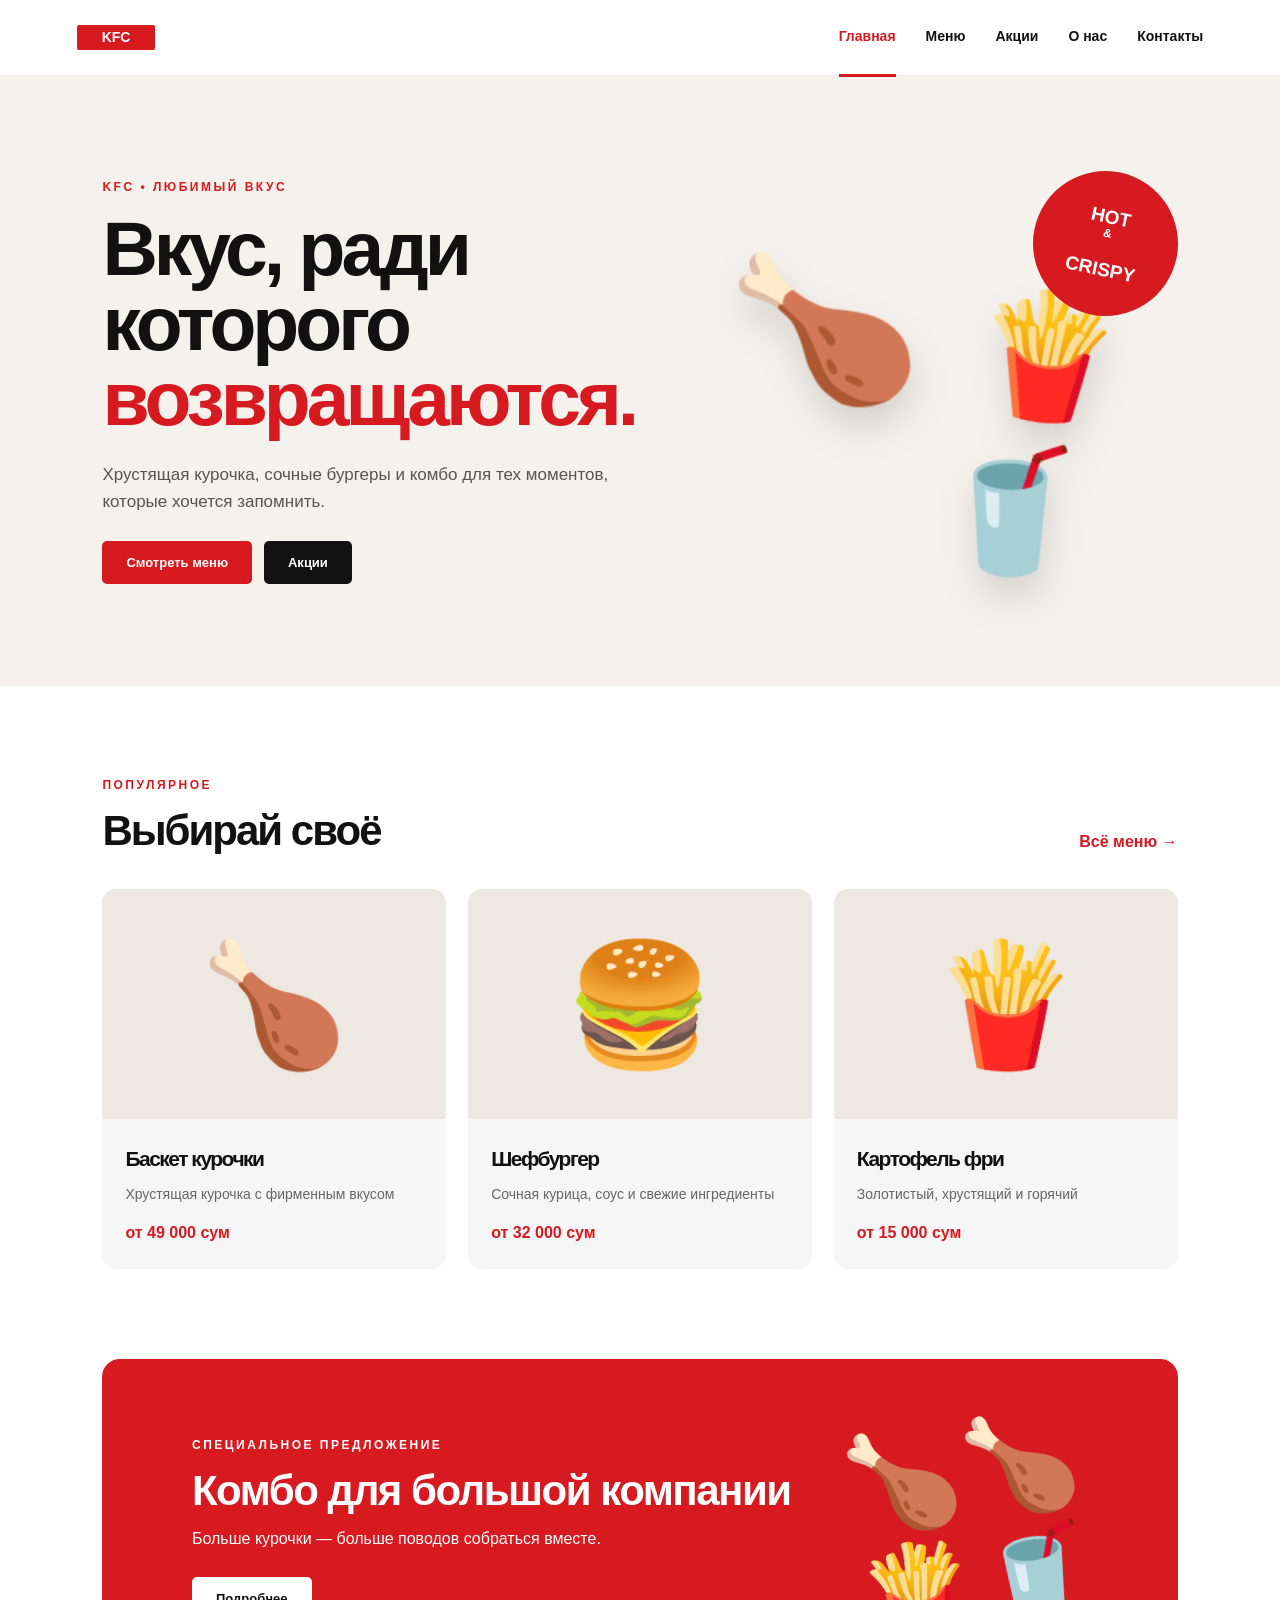
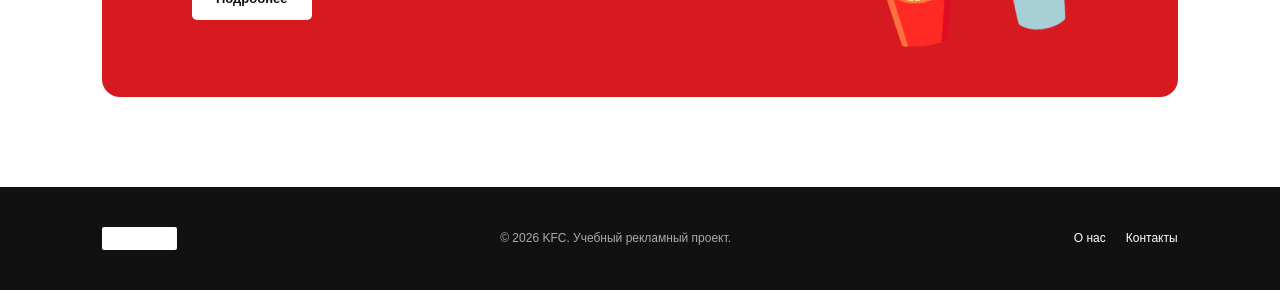
==== index.html @ 0bd49c3c "Add files via upload" ====
<!DOCTYPE html>
<html lang="ru">
<head>
<meta charset="UTF-8">
<meta name="viewport" content="width=device-width, initial-scale=1.0">
<title>KFC — Вкус, который объединяет</title>
<link rel="stylesheet" href="style.css">
</head>
<body>
<header class="header">
  <a class="logo" href="index.html"><img src="kfc-logo.svg" alt="KFC" class="kfc-logo"></a>
  <nav>
    <a class="active" href="index.html">Главная</a>
    <a href="menu.html">Меню</a>
    <a href="promotions.html">Акции</a>
    <a href="about.html">О нас</a>
    <a href="contacts.html">Контакты</a>
  </nav>
  <button class="burger" aria-label="Меню">☰</button>
</header>

<main>
<section class="hero">
  <div class="hero-content">
    <p class="eyebrow">KFC • ЛЮБИМЫЙ ВКУС</p>
    <h1>Вкус, ради которого<br><span>возвращаются.</span></h1>
    <p>Хрустящая курочка, сочные бургеры и комбо для тех моментов, которые хочется запомнить.</p>
    <div class="hero-buttons">
      <a class="btn btn-red" href="menu.html">Смотреть меню</a>
      <a class="btn btn-light" href="promotions.html">Акции</a>
    </div>
  </div>
  <div class="hero-art">
    <div class="burst">HOT<br><small>&</small><br>CRISPY</div>
    <div class="food-stack">
      <div class="bucket">🍗</div>
      <div class="fries">🍟</div>
      <div class="drink">🥤</div>
    </div>
  </div>
</section>

<section class="section">
  <div class="section-head">
    <div><p class="eyebrow">ПОПУЛЯРНОЕ</p><h2>Выбирай своё</h2></div>
    <a href="menu.html" class="text-link">Всё меню →</a>
  </div>
  <div class="cards">
    <article class="food-card"><div class="food-img">🍗</div><div class="food-info"><h3>Баскет курочки</h3><p>Хрустящая курочка с фирменным вкусом</p><b>от 49 000 сум</b></div></article>
    <article class="food-card"><div class="food-img">🍔</div><div class="food-info"><h3>Шефбургер</h3><p>Сочная курица, соус и свежие ингредиенты</p><b>от 32 000 сум</b></div></article>
    <article class="food-card"><div class="food-img">🍟</div><div class="food-info"><h3>Картофель фри</h3><p>Золотистый, хрустящий и горячий</p><b>от 15 000 сум</b></div></article>
  </div>
</section>

<section class="promo-banner">
  <div><p class="eyebrow">СПЕЦИАЛЬНОЕ ПРЕДЛОЖЕНИЕ</p><h2>Комбо для большой компании</h2><p>Больше курочки — больше поводов собраться вместе.</p><a class="btn btn-white" href="promotions.html">Подробнее</a></div>
  <div class="promo-icon">🍗🍗<br>🍟🥤</div>
</section>
</main>

<footer><div class="footer-logo"><img src="kfc-logo.svg" alt="KFC" class="kfc-footer-logo"></div><p>© 2026 KFC. Учебный рекламный проект.</p><div><a href="about.html">О нас</a><a href="contacts.html">Контакты</a></div></footer>
<script src="script.js"></script>
</body>
</html>
---- style.css ----
@import url('https://fonts.googleapis.com/css2?family=Montserrat:wght@400;500;600;700;800;900&display=swap');
*{box-sizing:border-box;margin:0;padding:0}html{scroll-behavior:smooth}body{font-family:Arial,Helvetica,sans-serif;color:#111;background:#fff;line-height:1.6}a{text-decoration:none;color:inherit}.header{height:76px;display:flex;align-items:center;justify-content:space-between;padding:0 6%;border-bottom:1px solid #eee;background:#fff;position:sticky;top:0;z-index:20}.logo,.footer-logo{font-weight:900;font-size:31px;letter-spacing:-2px;color:#d71920}.logo span,.footer-logo span{font-size:11px;vertical-align:top;margin-left:2px}nav{display:flex;gap:30px;font-size:14px;font-weight:700}nav a{padding:27px 0;border-bottom:3px solid transparent}nav a:hover,nav .active{color:#d71920;border-color:#d71920}.burger{display:none;border:0;background:none;font-size:27px}.hero{min-height:610px;background:#f5f1ec;display:flex;align-items:center;padding:60px 8%;overflow:hidden}.hero-content{width:52%;z-index:2}.eyebrow{font-size:12px;font-weight:900;letter-spacing:2.5px;color:#d71920;margin-bottom:13px}.hero h1{font-size:clamp(45px,6vw,82px);line-height:.98;letter-spacing:-4px;font-weight:900}.hero h1 span{color:#d71920}.hero-content>p:not(.eyebrow){max-width:600px;margin:25px 0;font-size:17px;color:#555}.hero-buttons{display:flex;gap:12px}.btn{display:inline-block;border:0;padding:14px 24px;border-radius:5px;font:700 13px Montserrat;cursor:pointer;transition:.2s}.btn:hover{transform:translateY(-2px)}.btn-red{background:#d71920;color:#fff}.btn-light{background:#111;color:#fff}.btn-white{background:#fff;color:#111}.hero-art{position:relative;width:48%;height:480px}.food-stack{position:absolute;inset:50px 0 0 80px;font-size:150px;transform:rotate(-7deg);filter:drop-shadow(0 20px 18px #0002)}.fries{position:absolute;right:50px;top:80px;font-size:120px;transform:rotate(12deg)}.drink{position:absolute;left:180px;bottom:10px;font-size:120px;transform:rotate(8deg)}.burst{position:absolute;right:0;top:30px;background:#d71920;color:#fff;border-radius:50%;width:145px;height:145px;display:grid;place-content:center;text-align:center;font-size:19px;font-weight:900;line-height:1.05;transform:rotate(12deg);z-index:3}.burst small{font-size:12px}.section{padding:90px 8%;max-width:1400px;margin:auto}.section-head{display:flex;justify-content:space-between;align-items:end;margin-bottom:35px}.section h2{font-size:42px;line-height:1.1;letter-spacing:-2px}.text-link{font-weight:800;color:#d71920}.cards{display:grid;grid-template-columns:repeat(3,1fr);gap:22px}.food-card,.menu-card{background:#f6f6f6;border-radius:14px;overflow:hidden;transition:.25s}.food-card:hover,.menu-card:hover{transform:translateY(-5px);box-shadow:0 15px 35px #0001}.food-img{height:230px;display:grid;place-items:center;font-size:120px;background:#eee8e2;overflow:hidden}.food-img img{width:100%;height:100%;object-fit:cover;display:block}.food-info{padding:23px}.food-info h3,.menu-card h3{font-size:21px}.food-info p,.menu-card p{color:#666;font-size:14px;margin:7px 0 15px}.food-info b,.menu-card strong{color:#d71920}.promo-banner{margin:0 8% 90px;padding:55px 7%;background:#d71920;color:#fff;border-radius:18px;display:flex;align-items:center;justify-content:space-between;overflow:hidden}.promo-banner .eyebrow{color:#fff}.promo-banner h2{font-size:42px;line-height:1.1}.promo-banner p:not(.eyebrow){margin:12px 0 25px}.promo-icon{font-size:95px;line-height:1.2;transform:rotate(-8deg)}footer{background:#111;color:#aaa;padding:40px 8%;display:flex;justify-content:space-between;align-items:center;gap:20px;font-size:12px}footer a{margin-left:20px;color:#fff}.footer-logo{color:#fff}.page-hero{padding:85px 8%;background:#f5f1ec}.page-hero h1{font-size:65px;letter-spacing:-3px;line-height:1}.page-hero>p:last-child{color:#666;margin-top:15px}.filter{display:flex;gap:10px;flex-wrap:wrap;margin-bottom:30px}.filter-btn{padding:11px 19px;border:1px solid #ddd;background:#fff;border-radius:30px;font:700 12px Montserrat;cursor:pointer}.filter-btn.active,.filter-btn:hover{background:#d71920;color:#fff;border-color:#d71920}.menu-grid{display:grid;grid-template-columns:repeat(4,1fr);gap:20px}.menu-card{padding-bottom:20px}.menu-card .food-img{height:190px}.menu-card .food-img img{object-position:center}.menu-card h3,.menu-card p,.menu-card strong{margin-left:20px;margin-right:20px}.add-btn{margin:15px 20px 0;padding:10px 16px;background:#111;color:#fff;border:0;border-radius:4px;font-weight:700;cursor:pointer}.promo-grid{display:grid;grid-template-columns:repeat(3,1fr);gap:22px}.offer{background:#f1e7df;border-radius:15px;overflow:hidden}.offer.dark{background:#222;color:#fff}.offer.yellow{background:#f6d54d}.offer-art{height:250px;display:grid;place-items:center;font-size:90px}.photo-art{overflow:hidden}.photo-art img{width:100%;height:100%;object-fit:cover;display:block}.offer-body{padding:25px}.offer-body span{font-size:11px;font-weight:900;color:#d71920;letter-spacing:2px}.offer-body h2{font-size:28px;line-height:1.1;margin:8px 0}.offer-body p{color:#777;margin-bottom:15px}.dark .offer-body p{color:#bbb}.offer-body b{display:block;margin-bottom:18px}.about-layout{display:grid;grid-template-columns:1fr 1fr;gap:80px;align-items:center}.about-layout h2{font-size:48px;line-height:1.05;margin-bottom:22px}.about-layout p:not(.eyebrow){color:#666;margin-bottom:16px}.about-visual{height:480px;background:#d71920;border-radius:18px;display:grid;place-items:center;position:relative;overflow:hidden}.big-kfc{font-size:130px;font-weight:900;color:#fff;letter-spacing:-10px}.stamp{position:absolute;right:25px;bottom:25px;border:3px solid #fff;color:#fff;padding:13px;font-weight:900;transform:rotate(-10deg);font-size:13px}.stats{display:grid;grid-template-columns:repeat(4,1fr);margin:0 8% 90px;border-top:1px solid #ddd;border-bottom:1px solid #ddd}.stats div{padding:30px 20px;border-right:1px solid #ddd}.stats div:last-child{border:0}.stats strong{display:block;color:#d71920;font-size:38px}.stats span{font-weight:700}.contact-layout{display:grid;grid-template-columns:1fr 1fr;gap:80px}.contact-info h2{font-size:42px;margin-bottom:15px}.contact-info>p{color:#666;margin-bottom:30px}.contact-item{display:flex;gap:18px;margin:22px 0}.contact-item>span{font-size:25px}.contact-item p{color:#777}.contact-form{background:#f6f6f6;padding:35px;border-radius:15px}.contact-form label{display:block;font-size:12px;font-weight:800;margin-bottom:18px}.contact-form input,.contact-form textarea{display:block;width:100%;margin-top:7px;border:1px solid #ddd;border-radius:5px;padding:13px;font:14px Montserrat;resize:vertical}.contact-form .btn{width:100%}#formMessage{margin-top:15px;font-weight:700;color:#16803b;text-align:center}.hidden{display:none!important}@media(max-width:900px){nav{display:none}.burger{display:block}.header.mobile-open nav{display:flex;position:absolute;top:76px;left:0;right:0;background:#fff;flex-direction:column;gap:0;padding:10px 6%;box-shadow:0 8px 20px #0001}.header.mobile-open nav a{padding:12px 0}.hero{padding:55px 7%;display:block}.hero-content{width:100%}.hero-art{width:100%;height:350px}.food-stack{left:20%;font-size:120px}.cards,.promo-grid{grid-template-columns:1fr}.menu-grid{grid-template-columns:repeat(2,1fr)}.about-layout,.contact-layout{grid-template-columns:1fr;gap:35px}.stats{grid-template-columns:repeat(2,1fr)}.page-hero h1{font-size:50px}footer{flex-direction:column;text-align:center}}@media(max-width:560px){.hero h1{font-size:48px;letter-spacing:-2px}.hero-art{height:280px}.burst{width:100px;height:100px;font-size:13px}.food-stack{font-size:90px}.fries{font-size:80px;right:20px}.drink{font-size:80px;left:35%}.section{padding:60px 6%}.promo-banner{margin:0 6% 60px;padding:35px 25px;display:block}.promo-banner h2{font-size:31px}.promo-icon{font-size:65px;margin-top:20px}.menu-grid{grid-template-columns:1fr}.about-layout h2,.contact-info h2{font-size:36px}.about-visual{height:330px}.big-kfc{font-size:90px}.stats{margin:0 6% 60px}.page-hero{padding:60px 6%}footer{padding:35px 6%}}

/* KFC-inspired typography */
h1,h2,h3,.logo,.footer-logo,.btn,.filter-btn,.add-btn,nav,.eyebrow{
  font-family:Impact,"Arial Narrow",Arial,Helvetica,sans-serif;
}
h1,h2,h3{font-weight:900;letter-spacing:-1.5px}
.logo,.footer-logo{letter-spacing:-2px}

.kfc-logo{display:block;width:78px;height:auto}
.kfc-footer-logo{display:block;width:75px;height:auto;filter:brightness(0) invert(1)}
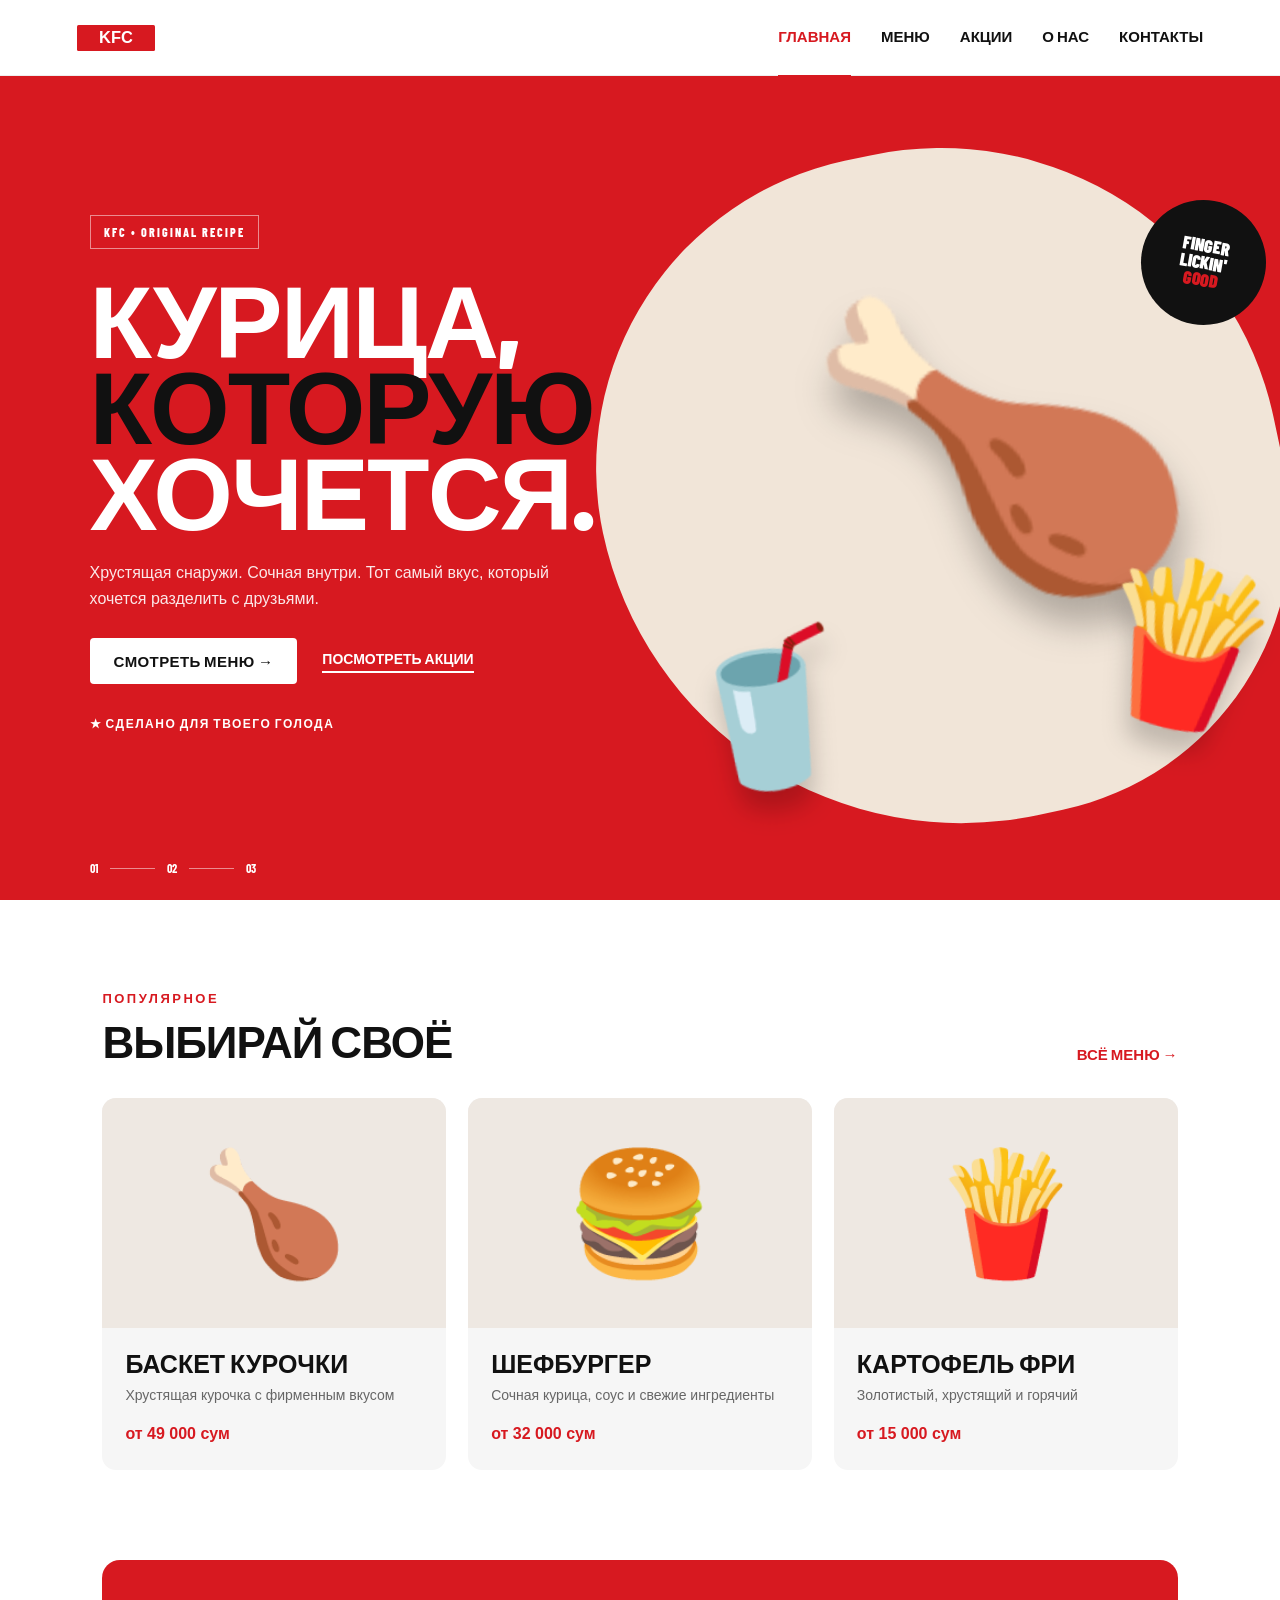
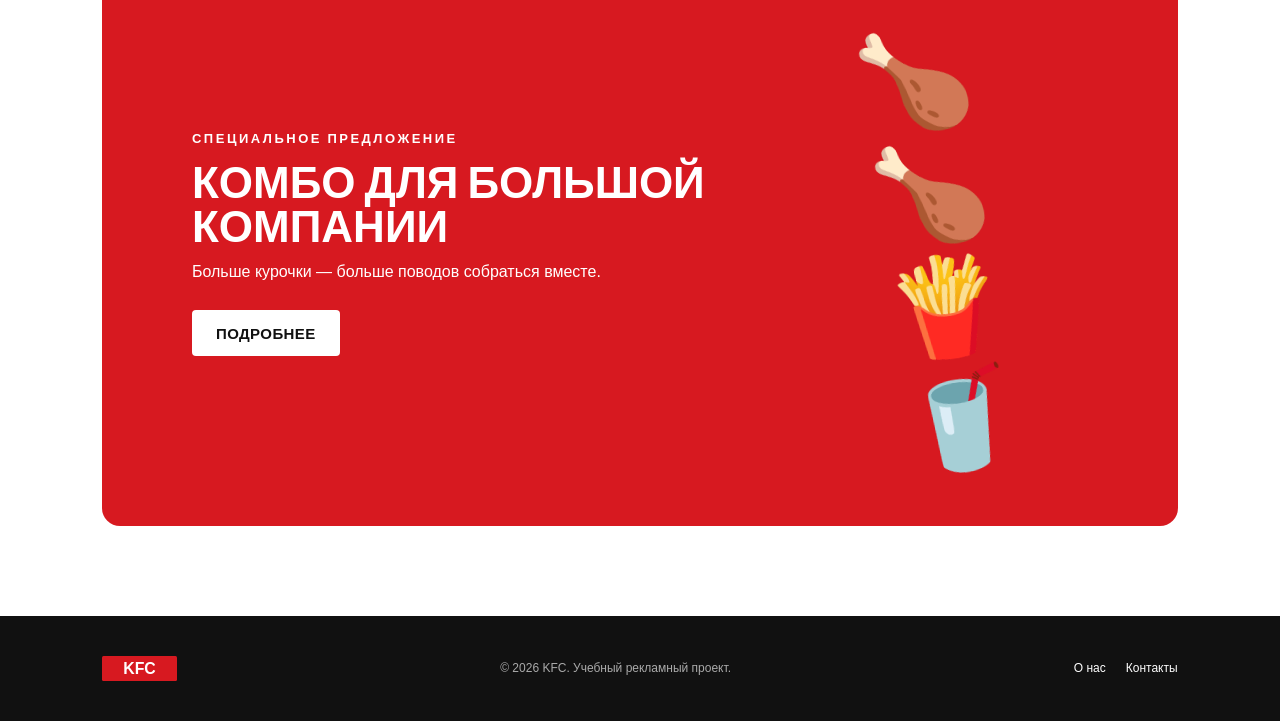
==== commit eaa1c951: "Add files via upload" ====
--- a/index.html
+++ b/index.html
@@ -3,62 +3,49 @@
 <head>
 <meta charset="UTF-8">
 <meta name="viewport" content="width=device-width, initial-scale=1.0">
-<title>KFC — Вкус, который объединяет</title>
+<title>KFC — Вкус, ради которого возвращаются</title>
 <link rel="stylesheet" href="style.css">
 </head>
 <body>
 <header class="header">
-  <a class="logo" href="index.html"><img src="kfc-logo.svg" alt="KFC" class="kfc-logo"></a>
-  <nav>
-    <a class="active" href="index.html">Главная</a>
-    <a href="menu.html">Меню</a>
-    <a href="promotions.html">Акции</a>
-    <a href="about.html">О нас</a>
-    <a href="contacts.html">Контакты</a>
-  </nav>
-  <button class="burger" aria-label="Меню">☰</button>
+<a class="logo" href="index.html"><img src="kfc-logo.svg" alt="KFC"></a>
+<nav>
+<a class="active" href="index.html">Главная</a><a href="menu.html">Меню</a><a href="promotions.html">Акции</a><a href="about.html">О нас</a><a href="contacts.html">Контакты</a>
+</nav><button class="burger">☰</button>
 </header>
 
 <main>
 <section class="hero">
-  <div class="hero-content">
-    <p class="eyebrow">KFC • ЛЮБИМЫЙ ВКУС</p>
-    <h1>Вкус, ради которого<br><span>возвращаются.</span></h1>
-    <p>Хрустящая курочка, сочные бургеры и комбо для тех моментов, которые хочется запомнить.</p>
-    <div class="hero-buttons">
-      <a class="btn btn-red" href="menu.html">Смотреть меню</a>
-      <a class="btn btn-light" href="promotions.html">Акции</a>
-    </div>
-  </div>
-  <div class="hero-art">
-    <div class="burst">HOT<br><small>&</small><br>CRISPY</div>
-    <div class="food-stack">
-      <div class="bucket">🍗</div>
-      <div class="fries">🍟</div>
-      <div class="drink">🥤</div>
-    </div>
-  </div>
+<div class="hero-copy">
+<div class="hero-badge">KFC • ORIGINAL RECIPE</div>
+<h1>КУРИЦА,<br><span>КОТОРУЮ</span><br>ХОЧЕТСЯ.</h1>
+<p class="hero-lead">Хрустящая снаружи. Сочная внутри. Тот самый вкус, который хочется разделить с друзьями.</p>
+<div class="hero-buttons"><a class="btn btn-white" href="menu.html">Смотреть меню <span>→</span></a><a class="hero-link" href="promotions.html">Посмотреть акции</a></div>
+<div class="hero-note">★ Сделано для твоего голода</div>
+</div>
+<div class="hero-photo">
+<div class="hero-cream"></div>
+<div class="hero-food">
+<div class="hero-chicken">🍗</div><div class="hero-fries">🍟</div><div class="hero-drink">🥤</div>
+</div>
+<div class="hero-sticker">FINGER<br>LICKIN'<br><span>GOOD</span></div>
+</div>
+<div class="hero-dots"><b>01</b><i></i><b>02</b><i></i><b>03</b></div>
 </section>
 
 <section class="section">
-  <div class="section-head">
-    <div><p class="eyebrow">ПОПУЛЯРНОЕ</p><h2>Выбирай своё</h2></div>
-    <a href="menu.html" class="text-link">Всё меню →</a>
-  </div>
-  <div class="cards">
-    <article class="food-card"><div class="food-img">🍗</div><div class="food-info"><h3>Баскет курочки</h3><p>Хрустящая курочка с фирменным вкусом</p><b>от 49 000 сум</b></div></article>
-    <article class="food-card"><div class="food-img">🍔</div><div class="food-info"><h3>Шефбургер</h3><p>Сочная курица, соус и свежие ингредиенты</p><b>от 32 000 сум</b></div></article>
-    <article class="food-card"><div class="food-img">🍟</div><div class="food-info"><h3>Картофель фри</h3><p>Золотистый, хрустящий и горячий</p><b>от 15 000 сум</b></div></article>
-  </div>
+<div class="section-head"><div><p class="eyebrow">ПОПУЛЯРНОЕ</p><h2>Выбирай своё</h2></div><a class="text-link" href="menu.html">Всё меню →</a></div>
+<div class="cards">
+<article class="food-card"><div class="food-img chicken-img">🍗</div><div class="food-info"><h3>Баскет курочки</h3><p>Хрустящая курочка с фирменным вкусом</p><b>от 49 000 сум</b></div></article>
+<article class="food-card"><div class="food-img burger-img">🍔</div><div class="food-info"><h3>Шефбургер</h3><p>Сочная курица, соус и свежие ингредиенты</p><b>от 32 000 сум</b></div></article>
+<article class="food-card"><div class="food-img fries-img">🍟</div><div class="food-info"><h3>Картофель фри</h3><p>Золотистый, хрустящий и горячий</p><b>от 15 000 сум</b></div></article>
+</div>
 </section>
 
-<section class="promo-banner">
-  <div><p class="eyebrow">СПЕЦИАЛЬНОЕ ПРЕДЛОЖЕНИЕ</p><h2>Комбо для большой компании</h2><p>Больше курочки — больше поводов собраться вместе.</p><a class="btn btn-white" href="promotions.html">Подробнее</a></div>
-  <div class="promo-icon">🍗🍗<br>🍟🥤</div>
-</section>
+<section class="promo-banner"><div><p class="eyebrow">СПЕЦИАЛЬНОЕ ПРЕДЛОЖЕНИЕ</p><h2>Комбо для большой компании</h2><p>Больше курочки — больше поводов собраться вместе.</p><a class="btn btn-white" href="promotions.html">Подробнее</a></div><div class="promo-icon">🍗🍗<br>🍟🥤</div></section>
 </main>
 
-<footer><div class="footer-logo"><img src="kfc-logo.svg" alt="KFC" class="kfc-footer-logo"></div><p>© 2026 KFC. Учебный рекламный проект.</p><div><a href="about.html">О нас</a><a href="contacts.html">Контакты</a></div></footer>
+<footer><div class="footer-logo"><img src="kfc-logo.svg" alt="KFC"></div><p>© 2026 KFC. Учебный рекламный проект.</p><div><a href="about.html">О нас</a><a href="contacts.html">Контакты</a></div></footer>
 <script src="script.js"></script>
 </body>
 </html>
--- a/style.css
+++ b/style.css
@@ -1,12 +1,9 @@
-@import url('https://fonts.googleapis.com/css2?family=Montserrat:wght@400;500;600;700;800;900&display=swap');
-*{box-sizing:border-box;margin:0;padding:0}html{scroll-behavior:smooth}body{font-family:Arial,Helvetica,sans-serif;color:#111;background:#fff;line-height:1.6}a{text-decoration:none;color:inherit}.header{height:76px;display:flex;align-items:center;justify-content:space-between;padding:0 6%;border-bottom:1px solid #eee;background:#fff;position:sticky;top:0;z-index:20}.logo,.footer-logo{font-weight:900;font-size:31px;letter-spacing:-2px;color:#d71920}.logo span,.footer-logo span{font-size:11px;vertical-align:top;margin-left:2px}nav{display:flex;gap:30px;font-size:14px;font-weight:700}nav a{padding:27px 0;border-bottom:3px solid transparent}nav a:hover,nav .active{color:#d71920;border-color:#d71920}.burger{display:none;border:0;background:none;font-size:27px}.hero{min-height:610px;background:#f5f1ec;display:flex;align-items:center;padding:60px 8%;overflow:hidden}.hero-content{width:52%;z-index:2}.eyebrow{font-size:12px;font-weight:900;letter-spacing:2.5px;color:#d71920;margin-bottom:13px}.hero h1{font-size:clamp(45px,6vw,82px);line-height:.98;letter-spacing:-4px;font-weight:900}.hero h1 span{color:#d71920}.hero-content>p:not(.eyebrow){max-width:600px;margin:25px 0;font-size:17px;color:#555}.hero-buttons{display:flex;gap:12px}.btn{display:inline-block;border:0;padding:14px 24px;border-radius:5px;font:700 13px Montserrat;cursor:pointer;transition:.2s}.btn:hover{transform:translateY(-2px)}.btn-red{background:#d71920;color:#fff}.btn-light{background:#111;color:#fff}.btn-white{background:#fff;color:#111}.hero-art{position:relative;width:48%;height:480px}.food-stack{position:absolute;inset:50px 0 0 80px;font-size:150px;transform:rotate(-7deg);filter:drop-shadow(0 20px 18px #0002)}.fries{position:absolute;right:50px;top:80px;font-size:120px;transform:rotate(12deg)}.drink{position:absolute;left:180px;bottom:10px;font-size:120px;transform:rotate(8deg)}.burst{position:absolute;right:0;top:30px;background:#d71920;color:#fff;border-radius:50%;width:145px;height:145px;display:grid;place-content:center;text-align:center;font-size:19px;font-weight:900;line-height:1.05;transform:rotate(12deg);z-index:3}.burst small{font-size:12px}.section{padding:90px 8%;max-width:1400px;margin:auto}.section-head{display:flex;justify-content:space-between;align-items:end;margin-bottom:35px}.section h2{font-size:42px;line-height:1.1;letter-spacing:-2px}.text-link{font-weight:800;color:#d71920}.cards{display:grid;grid-template-columns:repeat(3,1fr);gap:22px}.food-card,.menu-card{background:#f6f6f6;border-radius:14px;overflow:hidden;transition:.25s}.food-card:hover,.menu-card:hover{transform:translateY(-5px);box-shadow:0 15px 35px #0001}.food-img{height:230px;display:grid;place-items:center;font-size:120px;background:#eee8e2;overflow:hidden}.food-img img{width:100%;height:100%;object-fit:cover;display:block}.food-info{padding:23px}.food-info h3,.menu-card h3{font-size:21px}.food-info p,.menu-card p{color:#666;font-size:14px;margin:7px 0 15px}.food-info b,.menu-card strong{color:#d71920}.promo-banner{margin:0 8% 90px;padding:55px 7%;background:#d71920;color:#fff;border-radius:18px;display:flex;align-items:center;justify-content:space-between;overflow:hidden}.promo-banner .eyebrow{color:#fff}.promo-banner h2{font-size:42px;line-height:1.1}.promo-banner p:not(.eyebrow){margin:12px 0 25px}.promo-icon{font-size:95px;line-height:1.2;transform:rotate(-8deg)}footer{background:#111;color:#aaa;padding:40px 8%;display:flex;justify-content:space-between;align-items:center;gap:20px;font-size:12px}footer a{margin-left:20px;color:#fff}.footer-logo{color:#fff}.page-hero{padding:85px 8%;background:#f5f1ec}.page-hero h1{font-size:65px;letter-spacing:-3px;line-height:1}.page-hero>p:last-child{color:#666;margin-top:15px}.filter{display:flex;gap:10px;flex-wrap:wrap;margin-bottom:30px}.filter-btn{padding:11px 19px;border:1px solid #ddd;background:#fff;border-radius:30px;font:700 12px Montserrat;cursor:pointer}.filter-btn.active,.filter-btn:hover{background:#d71920;color:#fff;border-color:#d71920}.menu-grid{display:grid;grid-template-columns:repeat(4,1fr);gap:20px}.menu-card{padding-bottom:20px}.menu-card .food-img{height:190px}.menu-card .food-img img{object-position:center}.menu-card h3,.menu-card p,.menu-card strong{margin-left:20px;margin-right:20px}.add-btn{margin:15px 20px 0;padding:10px 16px;background:#111;color:#fff;border:0;border-radius:4px;font-weight:700;cursor:pointer}.promo-grid{display:grid;grid-template-columns:repeat(3,1fr);gap:22px}.offer{background:#f1e7df;border-radius:15px;overflow:hidden}.offer.dark{background:#222;color:#fff}.offer.yellow{background:#f6d54d}.offer-art{height:250px;display:grid;place-items:center;font-size:90px}.photo-art{overflow:hidden}.photo-art img{width:100%;height:100%;object-fit:cover;display:block}.offer-body{padding:25px}.offer-body span{font-size:11px;font-weight:900;color:#d71920;letter-spacing:2px}.offer-body h2{font-size:28px;line-height:1.1;margin:8px 0}.offer-body p{color:#777;margin-bottom:15px}.dark .offer-body p{color:#bbb}.offer-body b{display:block;margin-bottom:18px}.about-layout{display:grid;grid-template-columns:1fr 1fr;gap:80px;align-items:center}.about-layout h2{font-size:48px;line-height:1.05;margin-bottom:22px}.about-layout p:not(.eyebrow){color:#666;margin-bottom:16px}.about-visual{height:480px;background:#d71920;border-radius:18px;display:grid;place-items:center;position:relative;overflow:hidden}.big-kfc{font-size:130px;font-weight:900;color:#fff;letter-spacing:-10px}.stamp{position:absolute;right:25px;bottom:25px;border:3px solid #fff;color:#fff;padding:13px;font-weight:900;transform:rotate(-10deg);font-size:13px}.stats{display:grid;grid-template-columns:repeat(4,1fr);margin:0 8% 90px;border-top:1px solid #ddd;border-bottom:1px solid #ddd}.stats div{padding:30px 20px;border-right:1px solid #ddd}.stats div:last-child{border:0}.stats strong{display:block;color:#d71920;font-size:38px}.stats span{font-weight:700}.contact-layout{display:grid;grid-template-columns:1fr 1fr;gap:80px}.contact-info h2{font-size:42px;margin-bottom:15px}.contact-info>p{color:#666;margin-bottom:30px}.contact-item{display:flex;gap:18px;margin:22px 0}.contact-item>span{font-size:25px}.contact-item p{color:#777}.contact-form{background:#f6f6f6;padding:35px;border-radius:15px}.contact-form label{display:block;font-size:12px;font-weight:800;margin-bottom:18px}.contact-form input,.contact-form textarea{display:block;width:100%;margin-top:7px;border:1px solid #ddd;border-radius:5px;padding:13px;font:14px Montserrat;resize:vertical}.contact-form .btn{width:100%}#formMessage{margin-top:15px;font-weight:700;color:#16803b;text-align:center}.hidden{display:none!important}@media(max-width:900px){nav{display:none}.burger{display:block}.header.mobile-open nav{display:flex;position:absolute;top:76px;left:0;right:0;background:#fff;flex-direction:column;gap:0;padding:10px 6%;box-shadow:0 8px 20px #0001}.header.mobile-open nav a{padding:12px 0}.hero{padding:55px 7%;display:block}.hero-content{width:100%}.hero-art{width:100%;height:350px}.food-stack{left:20%;font-size:120px}.cards,.promo-grid{grid-template-columns:1fr}.menu-grid{grid-template-columns:repeat(2,1fr)}.about-layout,.contact-layout{grid-template-columns:1fr;gap:35px}.stats{grid-template-columns:repeat(2,1fr)}.page-hero h1{font-size:50px}footer{flex-direction:column;text-align:center}}@media(max-width:560px){.hero h1{font-size:48px;letter-spacing:-2px}.hero-art{height:280px}.burst{width:100px;height:100px;font-size:13px}.food-stack{font-size:90px}.fries{font-size:80px;right:20px}.drink{font-size:80px;left:35%}.section{padding:60px 6%}.promo-banner{margin:0 6% 60px;padding:35px 25px;display:block}.promo-banner h2{font-size:31px}.promo-icon{font-size:65px;margin-top:20px}.menu-grid{grid-template-columns:1fr}.about-layout h2,.contact-info h2{font-size:36px}.about-visual{height:330px}.big-kfc{font-size:90px}.stats{margin:0 6% 60px}.page-hero{padding:60px 6%}footer{padding:35px 6%}}
-
-/* KFC-inspired typography */
-h1,h2,h3,.logo,.footer-logo,.btn,.filter-btn,.add-btn,nav,.eyebrow{
-  font-family:Impact,"Arial Narrow",Arial,Helvetica,sans-serif;
-}
-h1,h2,h3{font-weight:900;letter-spacing:-1.5px}
-.logo,.footer-logo{letter-spacing:-2px}
-
-.kfc-logo{display:block;width:78px;height:auto}
-.kfc-footer-logo{display:block;width:75px;height:auto;filter:brightness(0) invert(1)}
+@import url('https://fonts.googleapis.com/css2?family=Barlow+Condensed:wght@500;600;700;800;900&display=swap');
+*{box-sizing:border-box;margin:0;padding:0}html{scroll-behavior:smooth}body{font-family:Arial,Helvetica,sans-serif;color:#111;background:#fff;line-height:1.6}a{text-decoration:none;color:inherit}
+.header{height:76px;display:flex;align-items:center;justify-content:space-between;padding:0 6%;border-bottom:1px solid #eee;background:#fff;position:sticky;top:0;z-index:20}.logo img{width:78px;display:block}.logo{display:block}
+nav{display:flex;gap:30px;font-family:'Barlow Condensed',Impact,sans-serif;font-weight:800;font-size:15px;text-transform:uppercase}nav a{padding:27px 0;border-bottom:3px solid transparent}nav a:hover,nav .active{color:#d71920;border-color:#d71920}.burger{display:none;border:0;background:none;font-size:27px}
+.hero{min-height:calc(100vh - 76px);position:relative;overflow:hidden;padding:0 7%;display:flex;align-items:center;background:#d71920;color:#fff}.hero-copy{width:51%;position:relative;z-index:4;padding:55px 0 85px}.hero-badge{display:inline-block;font:800 12px 'Barlow Condensed',Impact,sans-serif;letter-spacing:2px;border:1px solid #ffffff80;padding:9px 13px;margin-bottom:25px}.hero h1{font:900 clamp(62px,8vw,112px)/.84 'Barlow Condensed',Impact,'Arial Narrow',sans-serif;letter-spacing:-2px}.hero h1 span{color:#111}.hero-lead{max-width:520px;margin:28px 0 26px;font-size:16px;line-height:1.65;color:#ffffffe6}.hero-buttons{display:flex;align-items:center;gap:25px}.btn{display:inline-block;border:0;padding:14px 24px;border-radius:4px;font:800 15px 'Barlow Condensed',Impact,sans-serif;text-transform:uppercase;letter-spacing:.4px;cursor:pointer;transition:.2s}.btn:hover{transform:translateY(-2px)}.btn-red{background:#d71920;color:#fff}.btn-white{background:#fff;color:#111}.hero-link{font:800 14px 'Barlow Condensed',Impact,sans-serif;text-transform:uppercase;border-bottom:2px solid #fff;padding-bottom:4px}.hero-note{margin-top:32px;font:800 12px 'Barlow Condensed',Impact,sans-serif;text-transform:uppercase;letter-spacing:1.5px}.hero-photo{position:absolute;right:-3%;top:0;width:59%;height:100%;overflow:hidden}.hero-cream{position:absolute;width:680px;height:680px;right:5%;top:50%;transform:translateY(-50%) rotate(-12deg);background:#f1e5d8;border-radius:48% 52% 44% 56%}.hero-food{position:absolute;z-index:2;width:100%;height:100%}.hero-chicken{position:absolute;right:17%;top:15%;font-size:min(30vw,300px);transform:rotate(-10deg);filter:drop-shadow(0 28px 18px #0004)}.hero-fries{position:absolute;right:5%;bottom:16%;font-size:min(15vw,155px);transform:rotate(12deg);filter:drop-shadow(0 20px 12px #0003)}.hero-drink{position:absolute;left:15%;bottom:9%;font-size:min(14vw,145px);transform:rotate(-8deg);filter:drop-shadow(0 20px 12px #0003)}.hero-sticker{position:absolute;z-index:5;right:7%;top:15%;width:125px;height:125px;border-radius:50%;background:#111;color:#fff;display:grid;place-content:center;text-align:center;font:900 18px/.95 'Barlow Condensed',Impact,sans-serif;transform:rotate(10deg)}.hero-sticker span{color:#d71920}.hero-dots{position:absolute;z-index:6;bottom:25px;left:7%;display:flex;align-items:center;gap:12px;font:800 12px 'Barlow Condensed',sans-serif}.hero-dots i{width:45px;height:1px;background:#ffffff80}
+.section{padding:90px 8%;max-width:1400px;margin:auto}.section-head{display:flex;justify-content:space-between;align-items:end;margin-bottom:35px}.eyebrow{font:800 13px 'Barlow Condensed',Impact,sans-serif;letter-spacing:2.5px;color:#d71920;margin-bottom:13px}.section h2{font:900 44px/1 'Barlow Condensed',Impact,sans-serif;text-transform:uppercase;letter-spacing:-1px}.text-link{font:800 15px 'Barlow Condensed',Impact,sans-serif;text-transform:uppercase;color:#d71920}.cards{display:grid;grid-template-columns:repeat(3,1fr);gap:22px}.food-card,.menu-card{background:#f6f6f6;border-radius:14px;overflow:hidden;transition:.25s}.food-card:hover,.menu-card:hover{transform:translateY(-5px);box-shadow:0 15px 35px #0001}.food-img{height:230px;display:grid;place-items:center;font-size:120px;background:#eee8e2}.food-info{padding:23px}.food-info h3,.menu-card h3{font:900 25px/1 'Barlow Condensed',Impact,sans-serif;text-transform:uppercase}.food-info p,.menu-card p{color:#666;font-size:14px;margin:8px 0 15px}.food-info b,.menu-card strong{color:#d71920}.promo-banner{margin:0 8% 90px;padding:55px 7%;background:#d71920;color:#fff;border-radius:18px;display:flex;align-items:center;justify-content:space-between}.promo-banner .eyebrow{color:#fff}.promo-banner h2{font:900 44px/1 'Barlow Condensed',Impact,sans-serif;text-transform:uppercase}.promo-banner p:not(.eyebrow){margin:12px 0 25px}.promo-icon{font-size:95px;line-height:1.2;transform:rotate(-8deg)}footer{background:#111;color:#aaa;padding:40px 8%;display:flex;justify-content:space-between;align-items:center;gap:20px;font-size:12px}.footer-logo img{width:75px;display:block}footer a{margin-left:20px;color:#fff}
+.page-hero{padding:85px 8%;background:#f5f1ec}.page-hero h1{font:900 72px/1 'Barlow Condensed',Impact,sans-serif;text-transform:uppercase;letter-spacing:-2px}.page-hero>p:last-child{color:#666;margin-top:15px}.filter{display:flex;gap:10px;flex-wrap:wrap;margin-bottom:30px}.filter-btn{padding:10px 19px;border:1px solid #ddd;background:#fff;border-radius:30px;font:800 15px 'Barlow Condensed',Impact,sans-serif;text-transform:uppercase;cursor:pointer}.filter-btn.active,.filter-btn:hover{background:#d71920;color:#fff;border-color:#d71920}.menu-grid{display:grid;grid-template-columns:repeat(4,1fr);gap:20px}.menu-card{padding-bottom:20px}.menu-card .food-img{height:190px}.menu-card h3,.menu-card p,.menu-card strong{margin-left:20px;margin-right:20px}.add-btn{margin:15px 20px 0;padding:10px 16px;background:#111;color:#fff;border:0;border-radius:4px;font:800 14px 'Barlow Condensed',Impact,sans-serif;text-transform:uppercase;cursor:pointer}.promo-grid{display:grid;grid-template-columns:repeat(3,1fr);gap:22px}.offer{background:#f1e7df;border-radius:15px;overflow:hidden}.offer.dark{background:#222;color:#fff}.offer.yellow{background:#f6d54d}.offer-art{height:250px;display:grid;place-items:center;font-size:90px}.offer-body{padding:25px}.offer-body span{font:800 13px 'Barlow Condensed',Impact,sans-serif;letter-spacing:2px;color:#d71920}.offer-body h2{font:900 34px/1 'Barlow Condensed',Impact,sans-serif;text-transform:uppercase;margin:8px 0}.offer-body p{color:#777;margin-bottom:15px}.dark .offer-body p{color:#bbb}.offer-body b{display:block;margin-bottom:18px}.about-layout{display:grid;grid-template-columns:1fr 1fr;gap:80px;align-items:center}.about-layout h2{font:900 52px/1 'Barlow Condensed',Impact,sans-serif;text-transform:uppercase;margin-bottom:22px}.about-layout p:not(.eyebrow){color:#666;margin-bottom:16px}.about-visual{height:480px;background:#d71920;border-radius:18px;display:grid;place-items:center;position:relative;overflow:hidden}.big-kfc{font:900 140px 'Barlow Condensed',Impact,sans-serif;color:#fff;letter-spacing:-7px}.stamp{position:absolute;right:25px;bottom:25px;border:3px solid #fff;color:#fff;padding:13px;font:900 15px/1 'Barlow Condensed',Impact,sans-serif;transform:rotate(-10deg)}.stats{display:grid;grid-template-columns:repeat(4,1fr);margin:0 8% 90px;border-top:1px solid #ddd;border-bottom:1px solid #ddd}.stats div{padding:30px 20px;border-right:1px solid #ddd}.stats div:last-child{border:0}.stats strong{display:block;color:#d71920;font:900 48px 'Barlow Condensed',Impact,sans-serif}.stats span{font-weight:700}.contact-layout{display:grid;grid-template-columns:1fr 1fr;gap:80px}.contact-info h2{font:900 52px/1 'Barlow Condensed',Impact,sans-serif;text-transform:uppercase;margin-bottom:15px}.contact-info>p{color:#666;margin-bottom:30px}.contact-item{display:flex;gap:18px;margin:22px 0}.contact-item>span{font-size:25px}.contact-item p{color:#777}.contact-form{background:#f6f6f6;padding:35px;border-radius:15px}.contact-form label{display:block;font-size:12px;font-weight:800;margin-bottom:18px}.contact-form input,.contact-form textarea{display:block;width:100%;margin-top:7px;border:1px solid #ddd;border-radius:5px;padding:13px;font:14px Arial,sans-serif;resize:vertical}.contact-form .btn{width:100%}#formMessage{margin-top:15px;font-weight:700;color:#16803b;text-align:center}.hidden{display:none!important}
+@media(max-width:900px){nav{display:none}.burger{display:block}.header.mobile-open nav{display:flex;position:absolute;top:76px;left:0;right:0;background:#fff;flex-direction:column;gap:0;padding:10px 6%;box-shadow:0 8px 20px #0001}.header.mobile-open nav a{padding:12px 0}.hero{padding:45px 7%;display:block;min-height:760px}.hero-copy{width:100%;padding:20px 0}.hero-photo{width:100%;height:410px;top:auto;bottom:0;right:0}.hero-cream{width:450px;height:450px;right:-4%;top:40%}.hero-chicken{font-size:210px;right:20%;top:4%}.hero-fries{font-size:100px;right:3%;bottom:12%}.hero-drink{font-size:95px;left:13%;bottom:7%}.hero-sticker{width:100px;height:100px;font-size:15px;right:8%;top:7%}.cards,.promo-grid{grid-template-columns:1fr}.menu-grid{grid-template-columns:repeat(2,1fr)}.about-layout,.contact-layout{grid-template-columns:1fr;gap:35px}.stats{grid-template-columns:repeat(2,1fr)}}
+@media(max-width:560px){.header{height:68px}.logo img{width:68px}.hero{min-height:720px;padding:35px 6%}.hero h1{font-size:58px}.hero-lead{font-size:14px}.hero-buttons{gap:15px;flex-wrap:wrap}.hero-photo{height:350px}.hero-cream{width:350px;height:350px}.hero-chicken{font-size:170px;right:17%}.hero-fries{font-size:78px}.hero-drink{font-size:75px}.hero-sticker{width:82px;height:82px;font-size:12px}.hero-dots{left:6%;bottom:12px}.section{padding:60px 6%}.section h2{font-size:37px}.promo-banner{margin:0 6% 60px;padding:35px 25px;display:block}.promo-banner h2{font-size:36px}.promo-icon{font-size:65px;margin-top:20px}.menu-grid{grid-template-columns:1fr}.about-layout h2,.contact-info h2{font-size:40px}.about-visual{height:330px}.big-kfc{font-size:100px}.stats{margin:0 6% 60px}.page-hero{padding:60px 6%}.page-hero h1{font-size:58px}footer{padding:35px 6%;flex-direction:column;text-align:center}}
